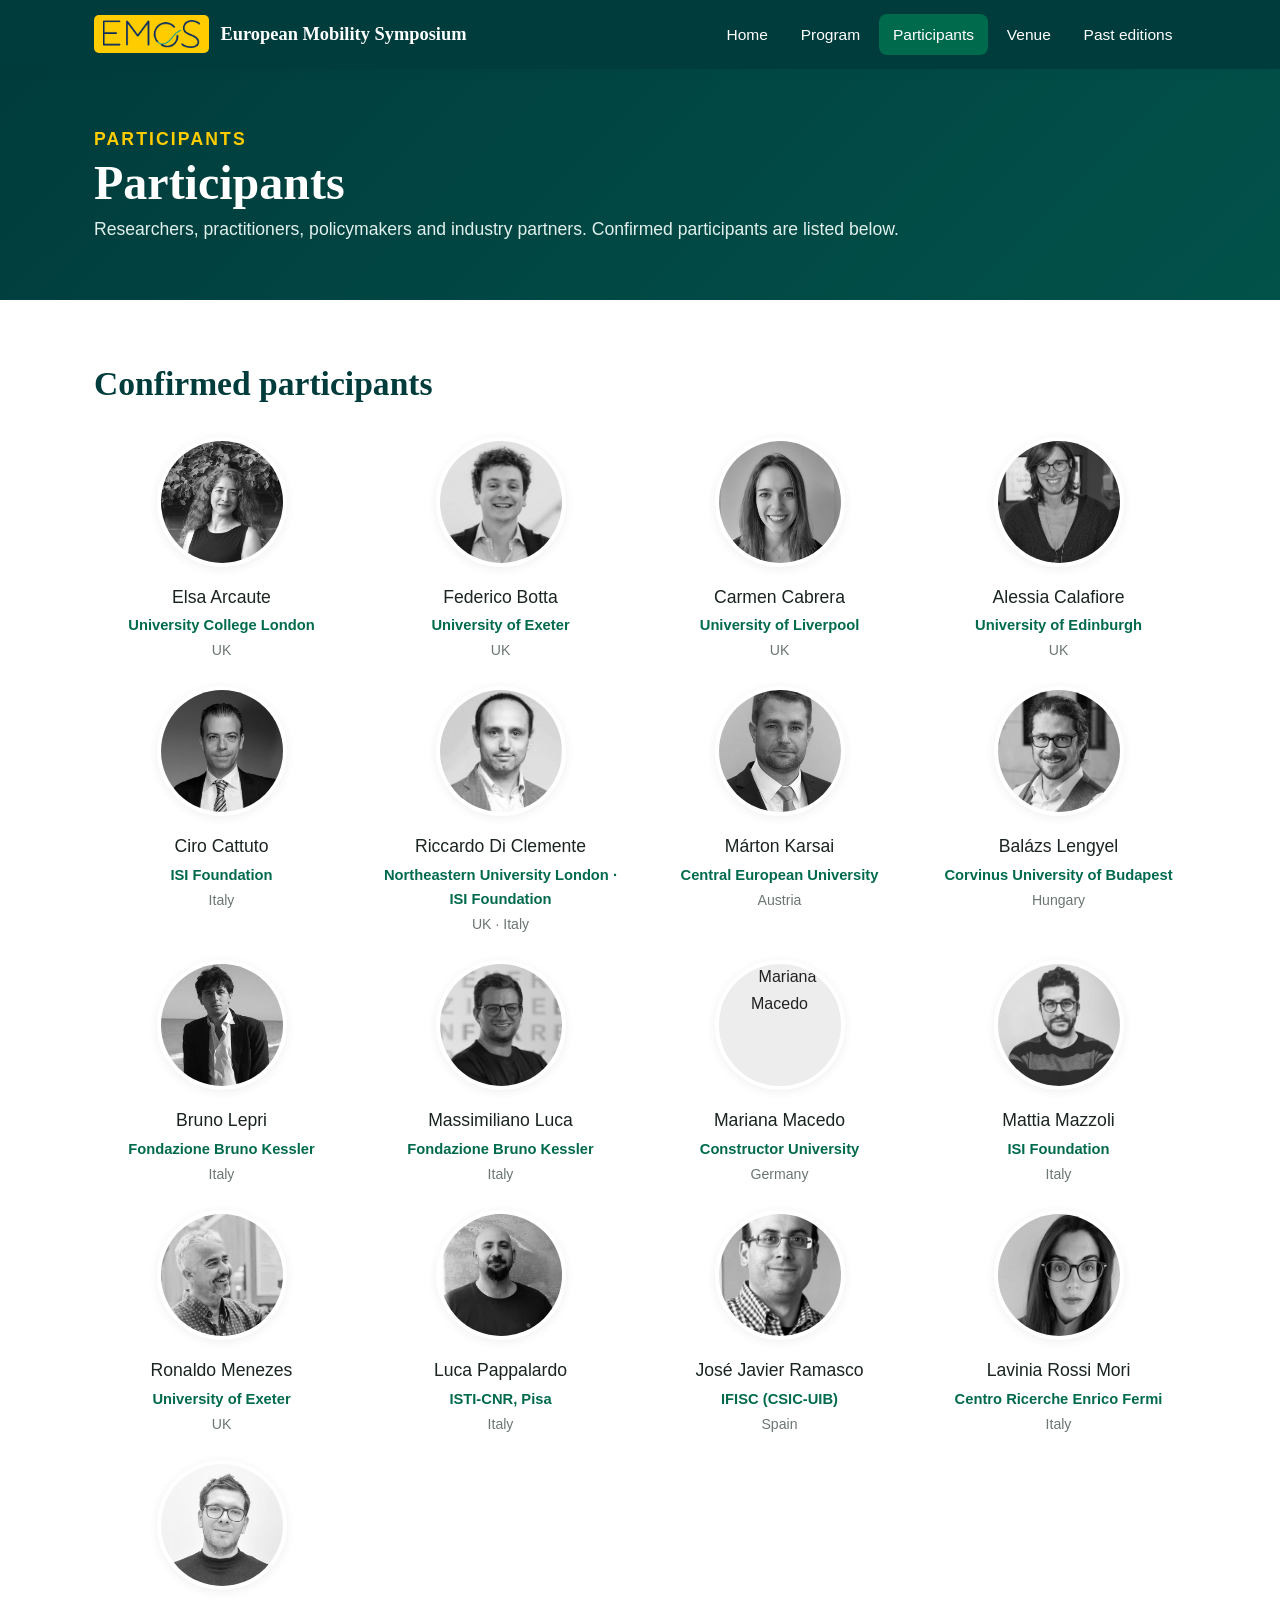
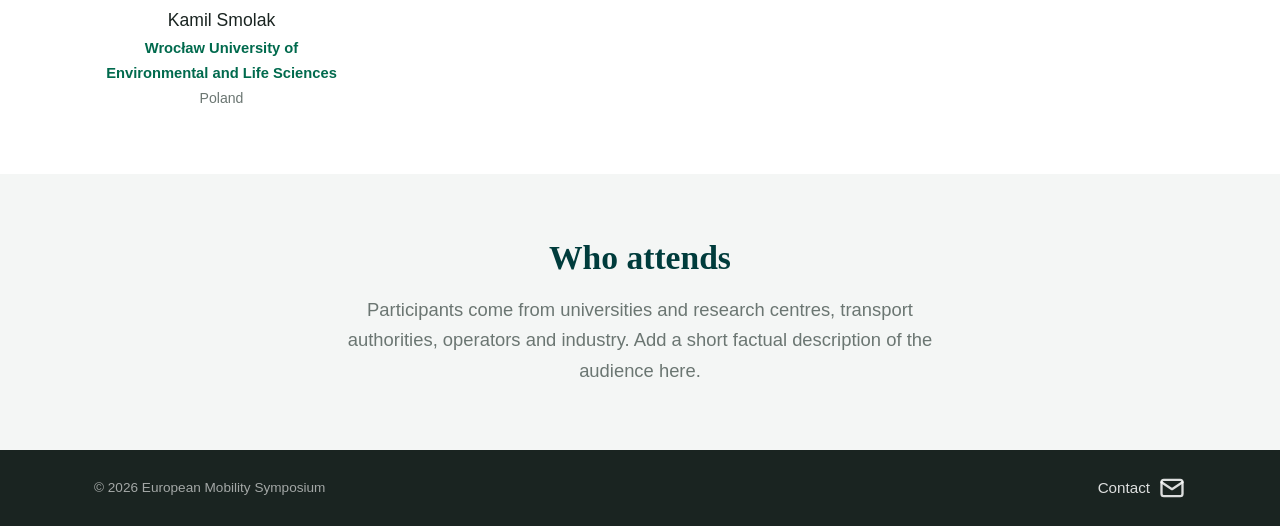
==== participants.html @ 877ebc7e "Add favicon from stylised EMoS mark (SVG + PNG fallbacks)" ====
<!DOCTYPE html>
<html lang="en">
<head>
  <meta charset="UTF-8" />
  <meta name="viewport" content="width=device-width, initial-scale=1.0" />
  <title>Participants &middot; European Mobility Symposium</title>
  <meta name="description" content="Participants joining the European Mobility Symposium." />
  <link rel="icon" type="image/svg+xml" href="favicon.svg" />
  <link rel="icon" type="image/png" sizes="32x32" href="favicon-32x32.png" />
  <link rel="icon" type="image/png" sizes="16x16" href="favicon-16x16.png" />
  <link rel="apple-touch-icon" href="apple-touch-icon.png" />
  <link rel="stylesheet" href="styles.css" />
</head>
<body>
  <a class="sr-only" href="#main">Skip to content</a>

  <header class="site-header">
    <nav class="nav" aria-label="Primary">
      <a class="nav__brand" href="index.html">
        <span class="nav__logo"><img src="logos/EMoSSimple.png" alt="" /></span>
        <span>European Mobility Symposium</span>
      </a>
      <button class="nav__toggle" aria-expanded="false" aria-controls="nav-links" aria-label="Toggle navigation">&#9776;</button>
      <ul class="nav__links" id="nav-links">
        <li><a href="index.html">Home</a></li>
        <li><a href="program.html">Program</a></li>
        <li><a href="participants.html" class="is-active">Participants</a></li>
        <li><a href="venue.html">Venue</a></li>
        <li><a href="past-editions.html">Past editions</a></li>
      </ul>
    </nav>
  </header>

  <main id="main">
    <section class="page-head">
      <div class="container">
        <p class="eyebrow" style="color: var(--eu-gold);">Participants</p>
        <h1>Participants</h1>
        <p>Researchers, practitioners, policymakers and industry partners. Confirmed participants are listed below.</p>
      </div>
    </section>

    <section class="section">
      <div class="container">
        <h2>Confirmed participants</h2>
        <div class="grid grid--3" style="margin-top: 2rem;">
          <article class="person">
            <img class="person__photo" src="photos/elsa.jpg" alt="Elsa Arcaute" loading="lazy" />
            <p class="person__name">Elsa Arcaute</p>
            <p class="person__role">University College London</p>
            <p class="person__org">UK</p>
          </article>
          <article class="person">
            <img class="person__photo" src="photos/federico.jpeg" alt="Federico Botta" loading="lazy" />
            <p class="person__name">Federico Botta</p>
            <p class="person__role">University of Exeter</p>
            <p class="person__org">UK</p>
          </article>
          <article class="person">
            <img class="person__photo" src="photos/Carmen.jpg" alt="Carmen Cabrera" loading="lazy" />
            <p class="person__name">Carmen Cabrera</p>
            <p class="person__role">University of Liverpool</p>
            <p class="person__org">UK</p>
          </article>
          <article class="person">
            <img class="person__photo" src="photos/Alessia.jpg" alt="Alessia Calafiore" loading="lazy" />
            <p class="person__name">Alessia Calafiore</p>
            <p class="person__role">University of Edinburgh</p>
            <p class="person__org">UK</p>
          </article>
          <article class="person">
            <img class="person__photo" src="photos/Ciro.webp" alt="Ciro Cattuto" loading="lazy" />
            <p class="person__name">Ciro Cattuto</p>
            <p class="person__role">ISI Foundation</p>
            <p class="person__org">Italy</p>
          </article>
          <article class="person">
            <img class="person__photo" src="photos/riccardo.jpeg" alt="Riccardo Di Clemente" loading="lazy" />
            <p class="person__name">Riccardo Di Clemente</p>
            <p class="person__role">Northeastern University London · ISI Foundation</p>
            <p class="person__org">UK · Italy</p>
          </article>
          <article class="person">
            <img class="person__photo" src="photos/Marton.jpeg" alt="Márton Karsai" loading="lazy" />
            <p class="person__name">Márton Karsai</p>
            <p class="person__role">Central European University</p>
            <p class="person__org">Austria</p>
          </article>
          <article class="person">
            <img class="person__photo" src="photos/Balazs.jpg" alt="Balázs Lengyel" loading="lazy" />
            <p class="person__name">Balázs Lengyel</p>
            <p class="person__role">Corvinus University of Budapest</p>
            <p class="person__org">Hungary</p>
          </article>
          <article class="person">
            <img class="person__photo" src="photos/Bruno.jpg" alt="Bruno Lepri" loading="lazy" />
            <p class="person__name">Bruno Lepri</p>
            <p class="person__role">Fondazione Bruno Kessler</p>
            <p class="person__org">Italy</p>
          </article>
          <article class="person">
            <img class="person__photo" src="photos/Massimiliano.jpg" alt="Massimiliano Luca" loading="lazy" />
            <p class="person__name">Massimiliano Luca</p>
            <p class="person__role">Fondazione Bruno Kessler</p>
            <p class="person__org">Italy</p>
          </article>
          <article class="person">
            <img class="person__photo" src="photos/mariana.jpg" alt="Mariana Macedo" loading="lazy" />
            <p class="person__name">Mariana Macedo</p>
            <p class="person__role">Constructor University</p>
            <p class="person__org">Germany</p>
          </article>
          <article class="person">
            <img class="person__photo" src="photos/Mattia.jpg" alt="Mattia Mazzoli" loading="lazy" />
            <p class="person__name">Mattia Mazzoli</p>
            <p class="person__role">ISI Foundation</p>
            <p class="person__org">Italy</p>
          </article>
          <article class="person">
            <img class="person__photo" src="photos/ronaldo.jpeg" alt="Ronaldo Menezes" loading="lazy" />
            <p class="person__name">Ronaldo Menezes</p>
            <p class="person__role">University of Exeter</p>
            <p class="person__org">UK</p>
          </article>
          <article class="person">
            <img class="person__photo" src="photos/luca.jpeg" alt="Luca Pappalardo" loading="lazy" />
            <p class="person__name">Luca Pappalardo</p>
            <p class="person__role">ISTI-CNR, Pisa</p>
            <p class="person__org">Italy</p>
          </article>
          <article class="person">
            <img class="person__photo" src="photos/Ramasco.png" alt="José Javier Ramasco" loading="lazy" />
            <p class="person__name">José Javier Ramasco</p>
            <p class="person__role">IFISC (CSIC-UIB)</p>
            <p class="person__org">Spain</p>
          </article>
          <article class="person">
            <img class="person__photo" src="photos/LaviniaRossiMori.jpg" alt="Lavinia Rossi Mori" loading="lazy" />
            <p class="person__name">Lavinia Rossi Mori</p>
            <p class="person__role">Centro Ricerche Enrico Fermi</p>
            <p class="person__org">Italy</p>
          </article>
          <article class="person">
            <img class="person__photo" src="photos/Kamil.jpg" alt="Kamil Smolak" loading="lazy" />
            <p class="person__name">Kamil Smolak</p>
            <p class="person__role">Wrocław University of Environmental and Life Sciences</p>
            <p class="person__org">Poland</p>
          </article>
        </div>
      </div>
    </section>

    <section class="section section--tint">
      <div class="container text-center">
        <h2>Who attends</h2>
        <p class="lead" style="margin: 0 auto;">Participants come from universities and research centres, transport authorities, operators and industry. Add a short factual description of the audience here.</p>
      </div>
    </section>
  </main>

  <footer class="site-footer">
    <div class="container footer-row">
      <p class="footer-copy">&copy; 2026 European Mobility Symposium</p>
      <a href="#" class="footer-email" onclick="return emailUs(event)" aria-label="Email the symposium team">
        <span>Contact</span>
        <svg width="28" height="28" viewBox="0 0 24 24" fill="none" stroke="currentColor" stroke-width="2" stroke-linecap="round" stroke-linejoin="round" aria-hidden="true">
          <rect x="3" y="5" width="18" height="14" rx="2"></rect>
          <path d="m3 7 9 6 9-6"></path>
        </svg>
      </a>
    </div>
  </footer>

  <script>
    function emailUs(e) {
      if (e) e.preventDefault();
      var user = 'ems';
      var domain = 'biocomplexlab.org';
      window.location.href = 'mailto:' + user + String.fromCharCode(64) + domain;
      return false;
    }
    (function () {
      var toggle = document.querySelector('.nav__toggle');
      var links = document.getElementById('nav-links');
      if (toggle && links) {
        toggle.addEventListener('click', function () {
          var open = links.classList.toggle('is-open');
          toggle.setAttribute('aria-expanded', open ? 'true' : 'false');
        });
      }
    })();
  </script>
</body>
</html>
---- styles.css ----
/* ==========================================================================
   European Mobility Symposium — unified stylesheet
   Palette: University of Exeter green + European Union blue & gold
   ========================================================================== */

:root {
  /* Brand core */
  --green-deep:      #003C3C;  /* Exeter deep green — primary */
  --green-highlight: #006A4D;  /* highlight green — links, accents */

  /* European accents */
  --eu-blue:         #003399;  /* EU reflex blue */
  --eu-blue-bright:  #3266ad;  /* brighter blue for lighter contexts */
  --eu-gold:         #FFCC00;  /* euro gold — primary CTA */
  --eu-gold-dark:    #B38F00;  /* gold for text on light backgrounds */

  /* Neutrals */
  --mist:            #F4F6F5;
  --slate:           #6B7672;
  --ink:             #1A2421;
  --white:           #FFFFFF;
  --green-tint:      #E1F0EC;  /* pale green surface */

  /* Typography */
  --font-sans: "Segoe UI", Roboto, Helvetica, Arial, sans-serif;
  --font-serif: Georgia, "Times New Roman", serif;

  /* Layout */
  --maxw: 1140px;
  --radius: 8px;
  --radius-lg: 14px;
  --shadow: 0 2px 10px rgba(0, 60, 60, 0.08);
  --shadow-lg: 0 8px 30px rgba(0, 60, 60, 0.12);
  --transition: 0.2s ease;
}

/* --------------------------------------------------------------------------
   Base
   -------------------------------------------------------------------------- */
*,
*::before,
*::after { box-sizing: border-box; }

html { scroll-behavior: smooth; }

body {
  margin: 0;
  font-family: var(--font-sans);
  color: var(--ink);
  background: var(--white);
  line-height: 1.65;
  -webkit-font-smoothing: antialiased;
}

h1, h2, h3, h4 {
  font-family: var(--font-serif);
  line-height: 1.2;
  color: var(--green-deep);
  margin: 0 0 0.5em;
  font-weight: 600;
}

h1 { font-size: clamp(2rem, 4vw, 3rem); }
h2 { font-size: clamp(1.5rem, 3vw, 2.1rem); }
h3 { font-size: 1.25rem; }

p { margin: 0 0 1rem; }

a {
  color: var(--green-highlight);
  text-decoration: none;
  transition: color var(--transition);
}
a:hover { color: var(--green-deep); text-decoration: underline; }

img { max-width: 100%; display: block; }

.container {
  width: 100%;
  max-width: var(--maxw);
  margin: 0 auto;
  padding: 0 1.5rem;
}

.section { padding: 4rem 0; }
.section--tint { background: var(--mist); }
.section--green {
  background: var(--green-deep);
  color: var(--white);
}
.section--green h2,
.section--green h3 { color: var(--white); }

.text-center { text-align: center; }
.lead { font-size: 1.15rem; color: var(--slate); max-width: 60ch; }
.section--green .lead { color: var(--green-tint); }

.eyebrow {
  display: inline-block;
  text-transform: uppercase;
  letter-spacing: 0.12em;
  font-size: 0.8rem;
  font-weight: 700;
  color: var(--green-highlight);
  margin-bottom: 0.5rem;
}
.section--green .eyebrow { color: var(--eu-gold); }

/* --------------------------------------------------------------------------
   Buttons
   -------------------------------------------------------------------------- */
.btn {
  display: inline-block;
  padding: 0.75rem 1.6rem;
  border-radius: var(--radius);
  font-weight: 600;
  font-size: 1rem;
  border: 2px solid transparent;
  cursor: pointer;
  transition: all var(--transition);
  text-decoration: none;
}
.btn:hover { text-decoration: none; transform: translateY(-1px); }

.btn--primary {
  background: var(--eu-gold);
  color: var(--ink);
}
.btn--primary:hover { background: #ffd633; color: var(--ink); }

.btn--secondary {
  background: transparent;
  color: var(--white);
  border-color: var(--eu-blue-bright);
}
.btn--secondary:hover { background: rgba(50, 102, 173, 0.2); color: var(--white); }

.btn--outline {
  background: transparent;
  color: var(--green-deep);
  border-color: var(--green-deep);
}
.btn--outline:hover { background: var(--green-deep); color: var(--white); }

/* --------------------------------------------------------------------------
   Header / navigation
   -------------------------------------------------------------------------- */
.site-header {
  position: sticky;
  top: 0;
  z-index: 100;
  background: var(--green-deep);
  color: var(--white);
  box-shadow: var(--shadow);
}
.nav {
  display: flex;
  align-items: center;
  justify-content: space-between;
  padding: 0.85rem 1.5rem;
  max-width: var(--maxw);
  margin: 0 auto;
}
.nav__brand {
  display: flex;
  align-items: center;
  gap: 0.7rem;
  color: var(--white);
  font-family: var(--font-serif);
  font-weight: 600;
  font-size: 1.15rem;
  text-decoration: none;
}
.nav__brand:hover { color: var(--white); text-decoration: none; }
.nav__logo {
  background: var(--eu-gold);
  border-radius: 5px;
  padding: 5px 9px;
  display: inline-flex;
  align-items: center;
  flex-shrink: 0;
}
.nav__logo img { height: 28px; width: auto; display: block; }
.nav__links {
  display: flex;
  align-items: center;
  gap: 0.35rem;
  list-style: none;
  margin: 0;
  padding: 0;
}
.nav__links a {
  display: block;
  color: var(--white);
  padding: 0.5rem 0.85rem;
  border-radius: var(--radius);
  font-size: 0.97rem;
  font-weight: 500;
  transition: background var(--transition);
}
.nav__links a:hover {
  background: rgba(255, 255, 255, 0.12);
  text-decoration: none;
  color: var(--white);
}
.nav__links a.is-active {
  background: var(--green-highlight);
  color: var(--white);
}
.nav__toggle {
  display: none;
  background: transparent;
  border: 0;
  color: var(--white);
  font-size: 1.6rem;
  cursor: pointer;
  line-height: 1;
}

@media (max-width: 820px) {
  .nav__toggle { display: block; }
  .nav__links {
    position: absolute;
    top: 100%;
    left: 0;
    right: 0;
    flex-direction: column;
    align-items: stretch;
    gap: 0;
    background: var(--green-deep);
    padding: 0.5rem 1rem 1rem;
    box-shadow: var(--shadow-lg);
    max-height: 0;
    overflow: hidden;
    transition: max-height var(--transition);
  }
  .nav__links.is-open { max-height: 24rem; }
  .nav__links a { padding: 0.75rem 0.85rem; }
}

/* --------------------------------------------------------------------------
   Hero
   -------------------------------------------------------------------------- */
.hero {
  background: linear-gradient(135deg, var(--green-deep) 0%, #02524a 100%);
  color: var(--white);
  padding: 5rem 0;
  position: relative;
  overflow: hidden;
}
.hero::after {
  content: "";
  position: absolute;
  right: -120px;
  top: -120px;
  width: 360px;
  height: 360px;
  border-radius: 50%;
  background: radial-gradient(circle, rgba(255,204,0,0.18), transparent 70%);
  z-index: 1;
  pointer-events: none;
}
.hero__content { position: relative; z-index: 2; }
.hero__anim {
  position: absolute;
  top: 0;
  right: 0;
  bottom: 0;
  width: 60%;
  z-index: 0;
  pointer-events: none;
  -webkit-mask-image: linear-gradient(to right, transparent 0%, #000 40%);
  mask-image: linear-gradient(to right, transparent 0%, #000 40%);
}
.hero__anim svg { width: 100%; height: 100%; display: block; }
@media (max-width: 900px) {
  .hero__anim { width: 100%; opacity: 0.3;
    -webkit-mask-image: none; mask-image: none; }
}
.hero h1 { color: var(--white); max-width: 18ch; }
.about-logo { display: block; width: 340px; max-width: 100%; height: auto; margin: 0 auto 1.5rem; }
.hero__lead { font-size: 1.25rem; color: var(--green-tint); max-width: 55ch; }
.hero__meta {
  display: flex;
  flex-wrap: wrap;
  gap: 1.5rem;
  margin: 1.5rem 0 2rem;
}
.hero__meta-item {
  display: flex;
  align-items: center;
  gap: 0.5rem;
  font-weight: 500;
}
.hero__meta-item span { color: var(--eu-gold); font-weight: 700; }
.hero__actions { display: flex; flex-wrap: wrap; gap: 1rem; }

/* --------------------------------------------------------------------------
   Page header (interior pages)
   -------------------------------------------------------------------------- */
.page-head {
  background: linear-gradient(135deg, var(--green-deep) 0%, #02524a 100%);
  color: var(--white);
  padding: 3.5rem 0;
}
.page-head h1 { color: var(--white); margin-bottom: 0.25rem; }
.page-head p { color: var(--green-tint); font-size: 1.1rem; margin: 0; }

/* --------------------------------------------------------------------------
   Cards & grids
   -------------------------------------------------------------------------- */
.grid {
  display: grid;
  gap: 1.5rem;
}
.grid--2 { grid-template-columns: repeat(auto-fit, minmax(280px, 1fr)); }
.grid--3 { grid-template-columns: repeat(auto-fit, minmax(240px, 1fr)); }

.card {
  background: var(--white);
  border: 1px solid rgba(0, 60, 60, 0.1);
  border-radius: var(--radius-lg);
  padding: 1.75rem;
  box-shadow: var(--shadow);
  transition: transform var(--transition), box-shadow var(--transition);
}
.card:hover { transform: translateY(-3px); box-shadow: var(--shadow-lg); }
.card__icon {
  width: 48px;
  height: 48px;
  border-radius: 50%;
  background: var(--green-tint);
  color: var(--green-deep);
  display: grid;
  place-items: center;
  font-size: 1.4rem;
  font-weight: 700;
  margin-bottom: 1rem;
}
.card__icon-img {
  display: block;
  width: 38px;
  height: 38px;
  object-fit: contain;
  margin: 0 0 1rem;
}
.card h3 { margin-bottom: 0.4rem; }
.card p:last-child { margin-bottom: 0; }

/* --------------------------------------------------------------------------
   Program / schedule
   -------------------------------------------------------------------------- */
.schedule { border-left: 3px solid var(--green-tint); margin-left: 0.5rem; }
.schedule__item {
  position: relative;
  padding: 0 0 2rem 2rem;
}
.schedule__item::before {
  content: "";
  position: absolute;
  left: -9px;
  top: 4px;
  width: 15px;
  height: 15px;
  border-radius: 50%;
  background: var(--eu-gold);
  border: 3px solid var(--white);
  box-shadow: 0 0 0 1px var(--green-highlight);
}
.schedule__time {
  font-weight: 700;
  color: var(--green-highlight);
  font-size: 0.95rem;
}
.schedule__title { margin: 0.15rem 0 0.25rem; font-size: 1.15rem; }
.schedule__meta { color: var(--slate); font-size: 0.9rem; margin: 0; }

.schedule__item--break .schedule__title {
  display: inline-block;
  background: #FFF3CC;
  color: #7A5C00;
  font-family: var(--font-sans);
  font-size: 0.95rem;
  font-weight: 600;
  padding: 0.35rem 0.9rem;
  border-radius: 999px;
}
.schedule__item--break::before { background: #E0A800; }

.day-tabs {
  display: flex;
  flex-wrap: wrap;
  gap: 0.5rem;
  margin-bottom: 2rem;
}
.day-tab {
  padding: 0.6rem 1.2rem;
  border-radius: var(--radius);
  background: var(--mist);
  color: var(--green-deep);
  font-weight: 600;
  border: 1px solid transparent;
  cursor: pointer;
}
.day-tab.is-active {
  background: var(--green-deep);
  color: var(--white);
}

/* --------------------------------------------------------------------------
   Speakers / attendees
   -------------------------------------------------------------------------- */
.person {
  text-align: center;
}
.person__photo {
  width: 130px;
  height: 130px;
  border-radius: 50%;
  margin: 0 auto 1rem;
  object-fit: cover;
  background: var(--green-tint);
  border: 4px solid var(--white);
  box-shadow: var(--shadow);
  filter: grayscale(100%);
  transition: filter 0.3s ease;
}
.person:hover .person__photo { filter: grayscale(0%); }
.person__name { margin: 0; font-size: 1.1rem; }
.person__role { color: var(--green-highlight); font-weight: 600; font-size: 0.92rem; margin: 0.1rem 0; }
.person__org { color: var(--slate); font-size: 0.88rem; margin: 0; }

/* --------------------------------------------------------------------------
   Stats
   -------------------------------------------------------------------------- */
.stats {
  display: grid;
  grid-template-columns: repeat(auto-fit, minmax(160px, 1fr));
  gap: 1.5rem;
  text-align: center;
}
.stat__num {
  font-family: var(--font-serif);
  font-size: 2.6rem;
  font-weight: 700;
  color: var(--eu-gold);
  line-height: 1;
}
.section:not(.section--green) .stat__num { color: var(--green-highlight); }
.stat__label { color: inherit; font-size: 0.95rem; margin: 0.35rem 0 0; opacity: 0.9; }

/* --------------------------------------------------------------------------
   Venue
   -------------------------------------------------------------------------- */
.split {
  display: grid;
  grid-template-columns: 1fr 1fr;
  gap: 2.5rem;
  align-items: center;
}
@media (max-width: 820px) { .split { grid-template-columns: 1fr; } }

.info-list { list-style: none; padding: 0; margin: 0; }
.info-list li {
  padding: 0.75rem 0;
  border-bottom: 1px solid rgba(0, 60, 60, 0.1);
  display: flex;
  gap: 0.75rem;
}
.info-list li:last-child { border-bottom: 0; }
.info-list strong { color: var(--green-deep); min-width: 120px; display: inline-block; }

.map-embed {
  width: 100%;
  aspect-ratio: 4 / 3;
  border: 0;
  border-radius: var(--radius-lg);
  box-shadow: var(--shadow);
}

/* --------------------------------------------------------------------------
   Past editions
   -------------------------------------------------------------------------- */
.edition {
  display: grid;
  grid-template-columns: 120px 1fr;
  gap: 1.5rem;
  align-items: center;
  padding: 1.5rem;
  border-radius: var(--radius-lg);
  background: var(--white);
  border: 1px solid rgba(0, 60, 60, 0.1);
  box-shadow: var(--shadow);
}
.edition__year {
  font-family: var(--font-serif);
  font-size: 2.2rem;
  font-weight: 700;
  color: var(--green-deep);
  text-align: center;
  border-right: 2px solid var(--green-tint);
  padding-right: 1rem;
}
.edition h3 { margin: 0 0 0.25rem; }
.edition p { margin: 0; color: var(--slate); }
@media (max-width: 560px) {
  .edition { grid-template-columns: 1fr; }
  .edition__year { border-right: 0; border-bottom: 2px solid var(--green-tint); padding: 0 0 0.5rem; }
}

/* --------------------------------------------------------------------------
   Institutions / logos
   -------------------------------------------------------------------------- */
.host-logo {
  max-width: 320px;
  height: auto;
  margin: 1.5rem auto 0;
}
.logo-row {
  display: flex;
  flex-wrap: wrap;
  justify-content: center;
  align-items: center;
  gap: 2.5rem;
  margin-top: 2rem;
}
.logo-placeholder {
  width: 180px;
  height: 90px;
  border: 1px dashed rgba(0, 60, 60, 0.3);
  border-radius: var(--radius);
  display: grid;
  place-items: center;
  color: var(--slate);
  font-size: 0.85rem;
  background: var(--white);
}

/* --------------------------------------------------------------------------
   Footer
   -------------------------------------------------------------------------- */
.site-footer {
  background: var(--ink);
  color: rgba(255, 255, 255, 0.8);
  padding: 1.5rem 0;
}
.site-footer a { color: rgba(255, 255, 255, 0.85); }
.site-footer a:hover { color: var(--eu-gold); text-decoration: none; }
.footer-row {
  display: flex;
  align-items: center;
  justify-content: space-between;
  flex-wrap: wrap;
  gap: 1rem;
}
.footer-email {
  display: inline-flex;
  align-items: center;
  gap: 0.5rem;
  color: rgba(255, 255, 255, 0.85);
  font-size: 0.95rem;
  cursor: pointer;
}
.footer-email:hover { color: var(--eu-gold); text-decoration: none; }
.footer-email svg { flex-shrink: 0; }
.footer-copy {
  margin: 0;
  font-size: 0.85rem;
  color: rgba(255, 255, 255, 0.6);
}

/* Accessibility */
.sr-only {
  position: absolute;
  width: 1px; height: 1px;
  padding: 0; margin: -1px;
  overflow: hidden; clip: rect(0,0,0,0);
  white-space: nowrap; border: 0;
}
:focus-visible { outline: 3px solid var(--eu-gold); outline-offset: 2px; }
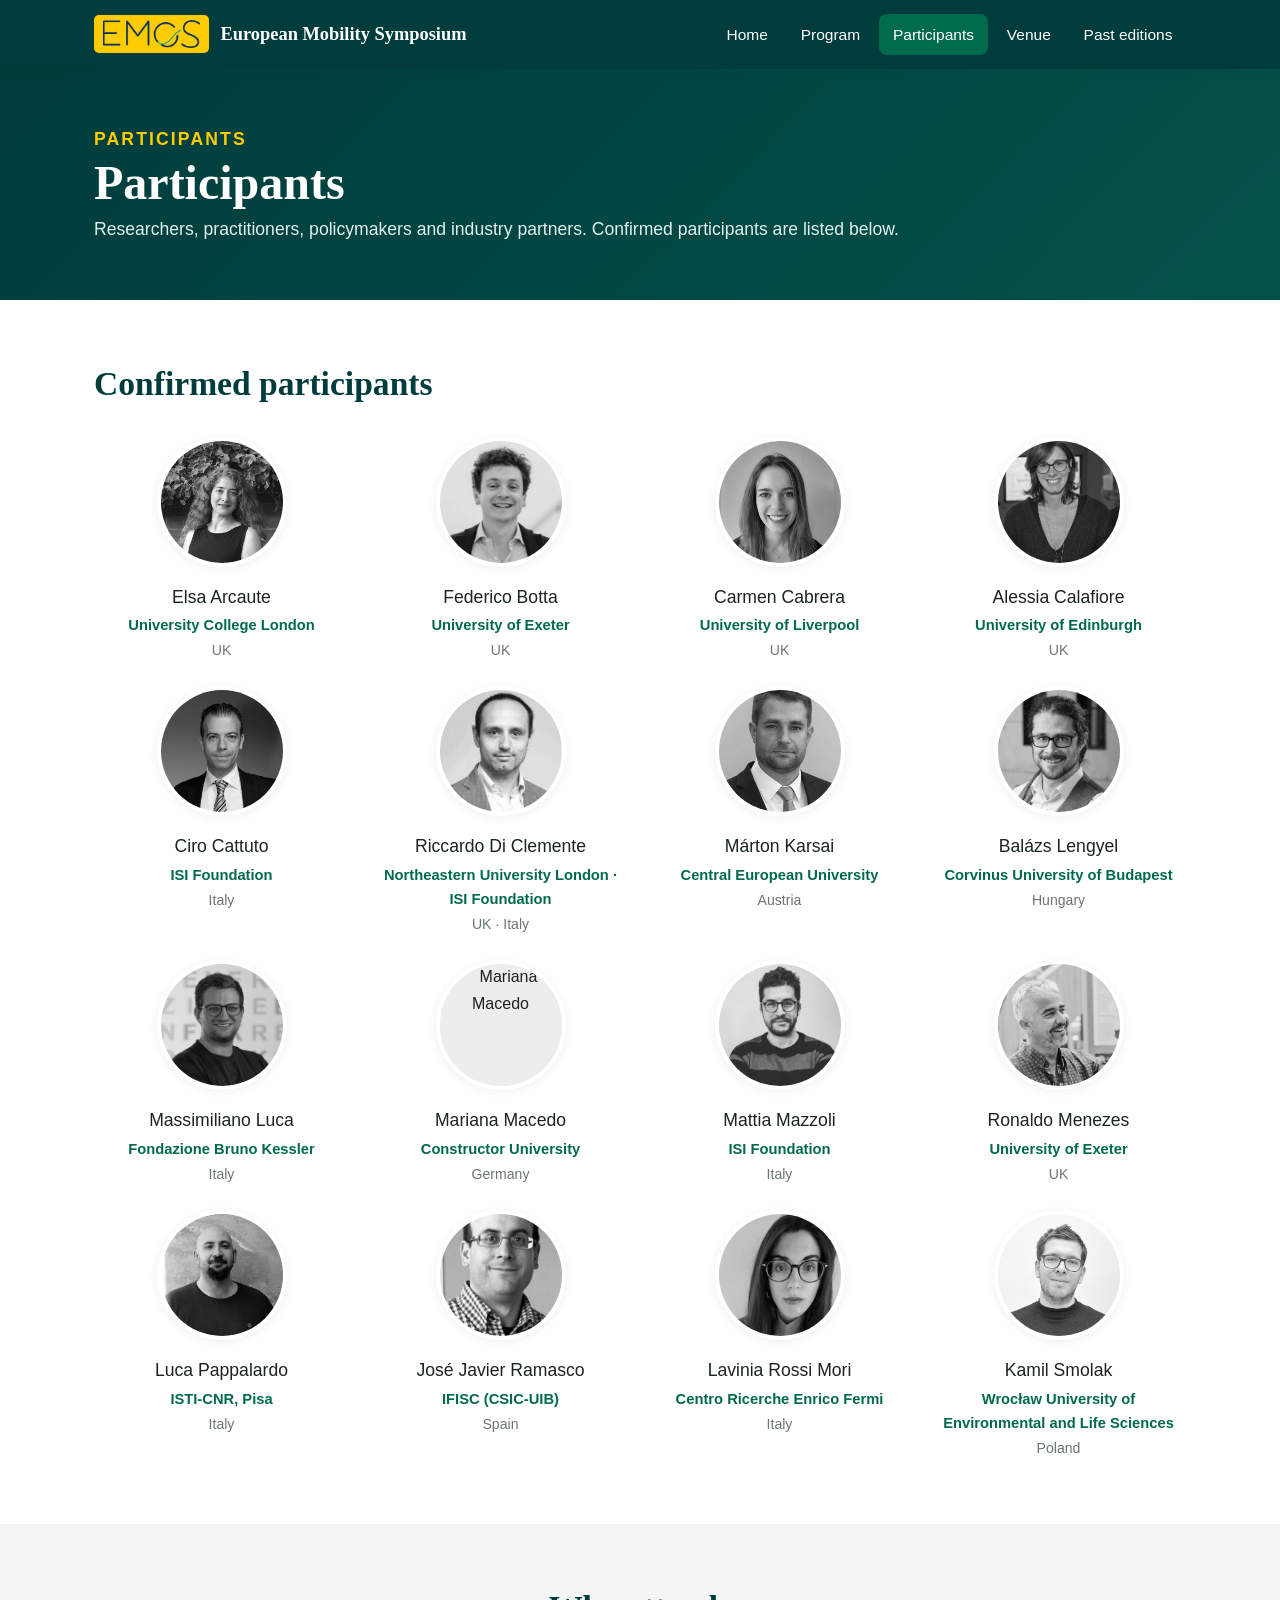
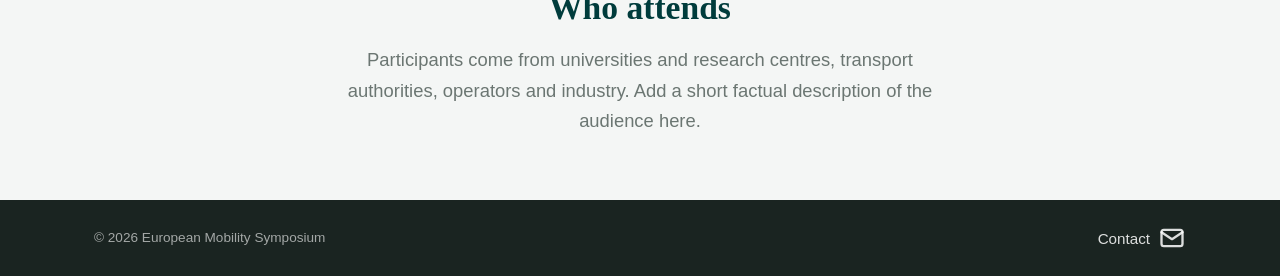
==== commit a5064a5c: "Remove participant Bruno Lepri" ====
--- a/participants.html
+++ b/participants.html
@@ -93,12 +93,6 @@
             <p class="person__org">Hungary</p>
           </article>
           <article class="person">
-            <img class="person__photo" src="photos/Bruno.jpg" alt="Bruno Lepri" loading="lazy" />
-            <p class="person__name">Bruno Lepri</p>
-            <p class="person__role">Fondazione Bruno Kessler</p>
-            <p class="person__org">Italy</p>
-          </article>
-          <article class="person">
             <img class="person__photo" src="photos/Massimiliano.jpg" alt="Massimiliano Luca" loading="lazy" />
             <p class="person__name">Massimiliano Luca</p>
             <p class="person__role">Fondazione Bruno Kessler</p>
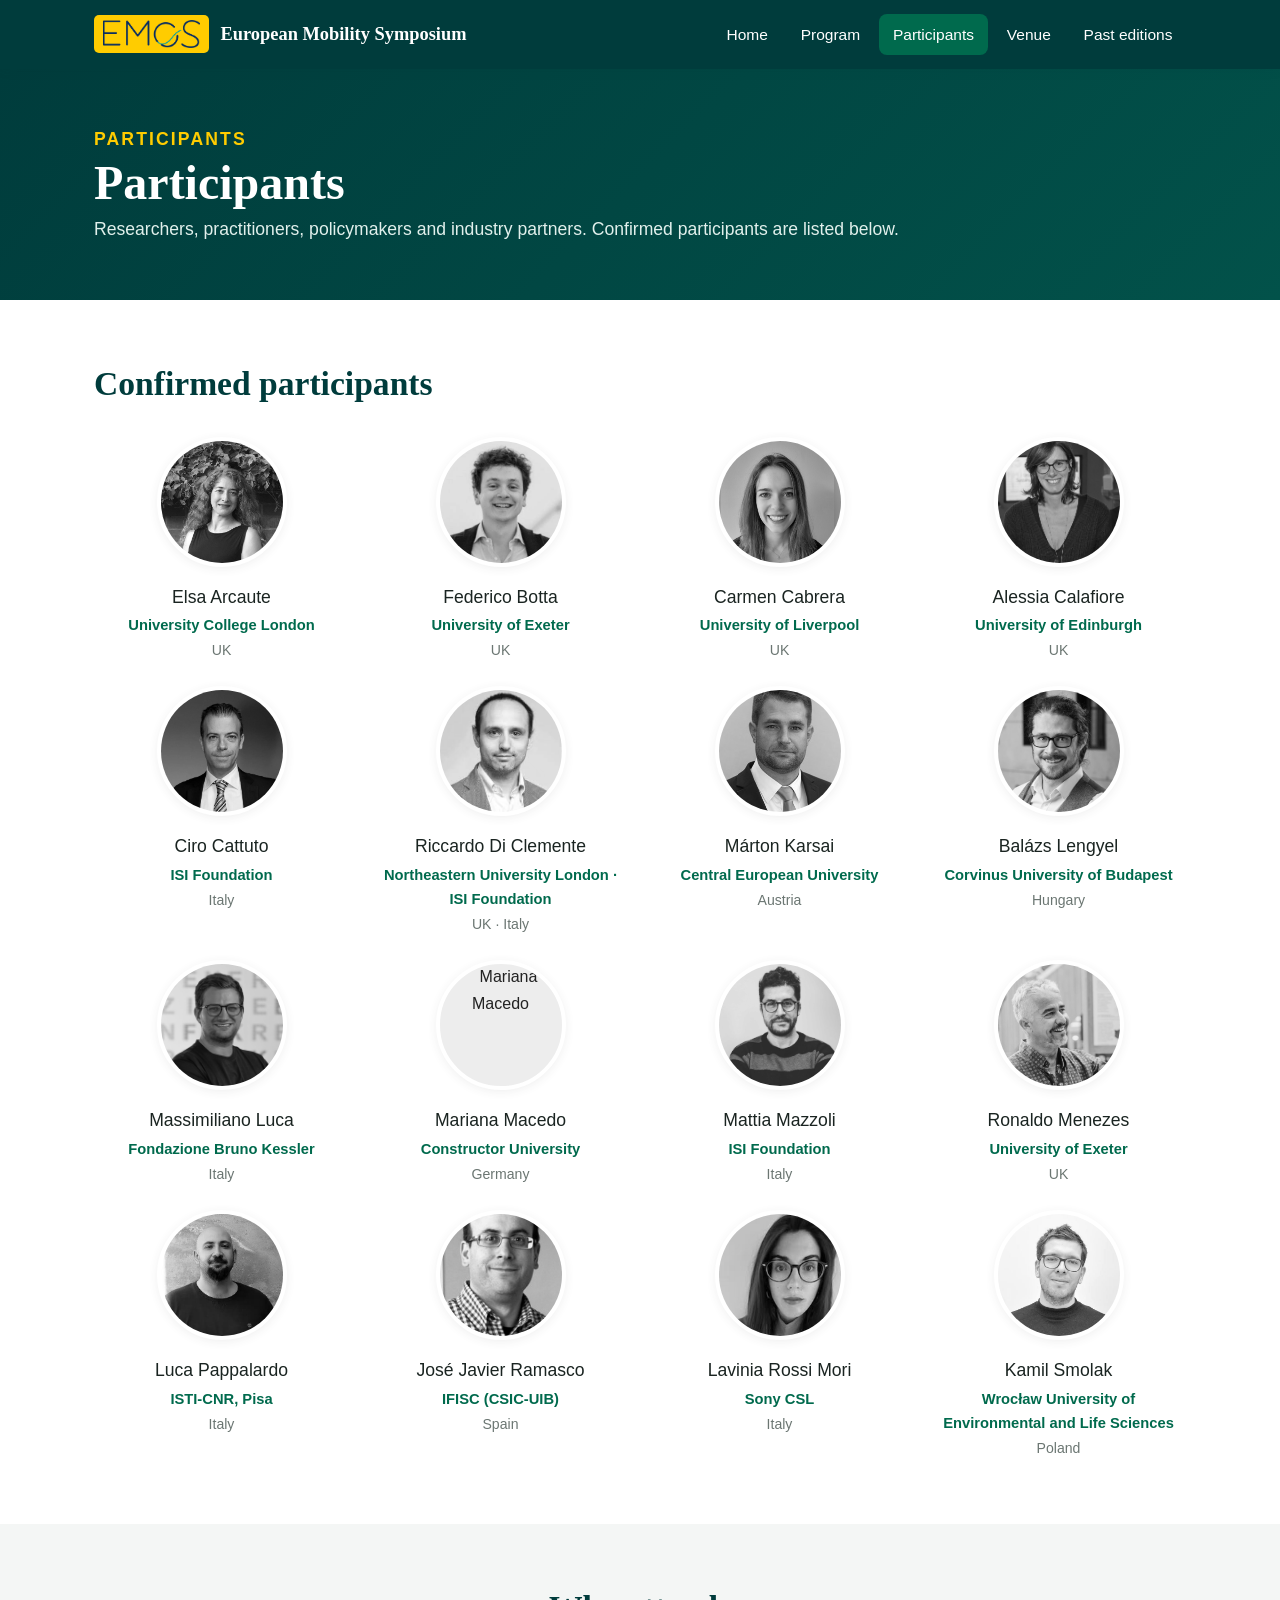
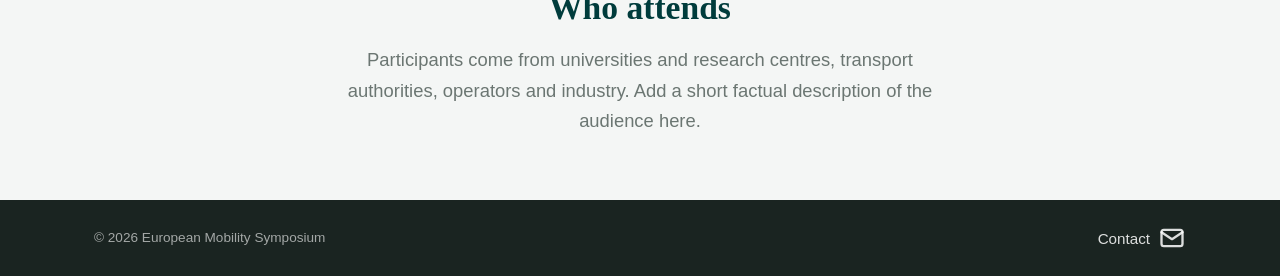
==== commit f57f2efc: "Update Lavinia Rossi Mori affiliation to Sony CSL Co-Authored-By: Claude Opus 4.8 <noreply@anthropic" ====
--- a/participants.html
+++ b/participants.html
@@ -131,7 +131,7 @@
           <article class="person">
             <img class="person__photo" src="photos/LaviniaRossiMori.jpg" alt="Lavinia Rossi Mori" loading="lazy" />
             <p class="person__name">Lavinia Rossi Mori</p>
-            <p class="person__role">Centro Ricerche Enrico Fermi</p>
+            <p class="person__role">Sony CSL</p>
             <p class="person__org">Italy</p>
           </article>
           <article class="person">
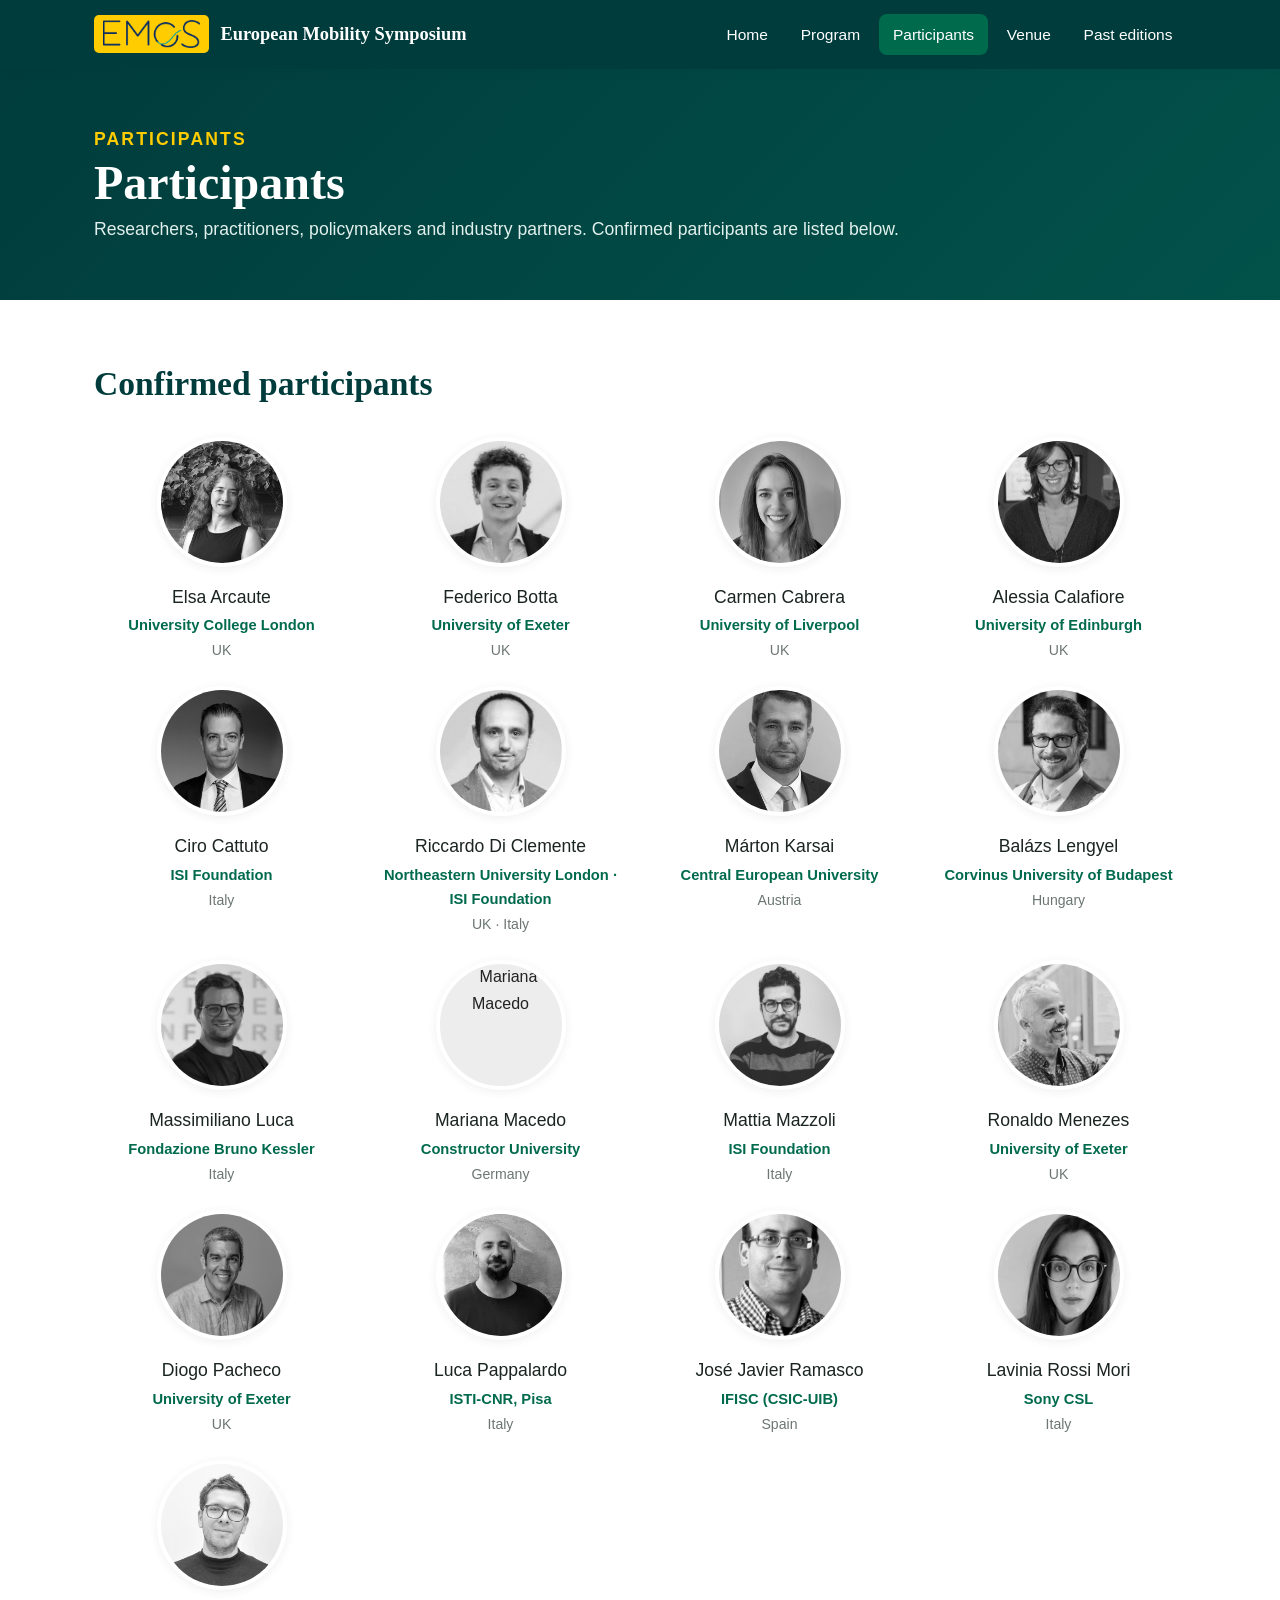
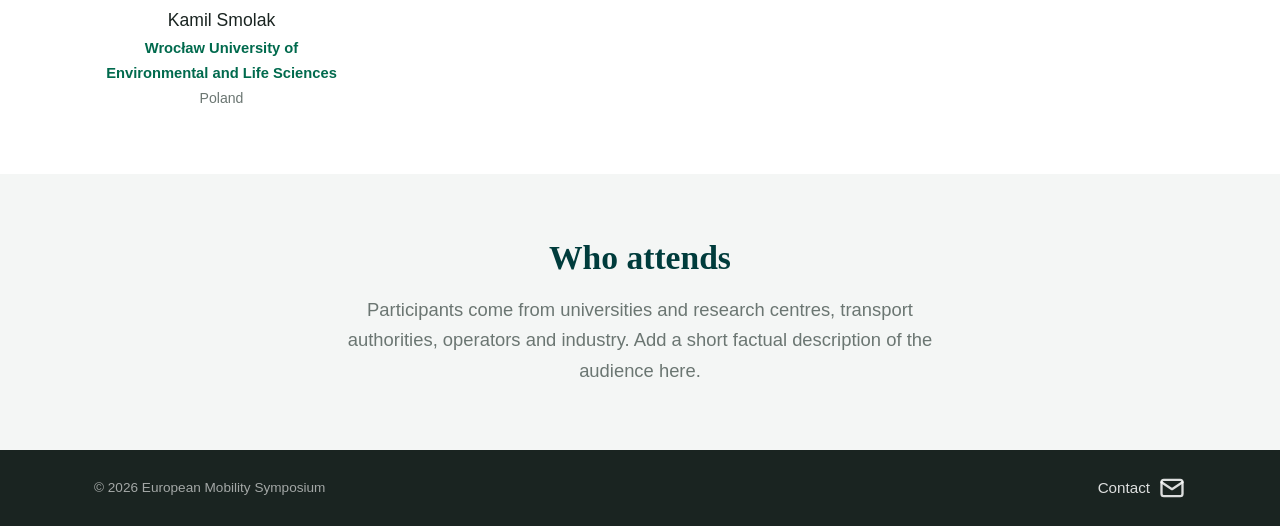
==== commit b11d65b5: "Add participant Diogo Pacheco; remove unused Bruno photo" ====
--- a/participants.html
+++ b/participants.html
@@ -117,6 +117,12 @@
             <p class="person__org">UK</p>
           </article>
           <article class="person">
+            <img class="person__photo" src="photos/Diogo.jpeg" alt="Diogo Pacheco" loading="lazy" />
+            <p class="person__name">Diogo Pacheco</p>
+            <p class="person__role">University of Exeter</p>
+            <p class="person__org">UK</p>
+          </article>
+          <article class="person">
             <img class="person__photo" src="photos/luca.jpeg" alt="Luca Pappalardo" loading="lazy" />
             <p class="person__name">Luca Pappalardo</p>
             <p class="person__role">ISTI-CNR, Pisa</p>
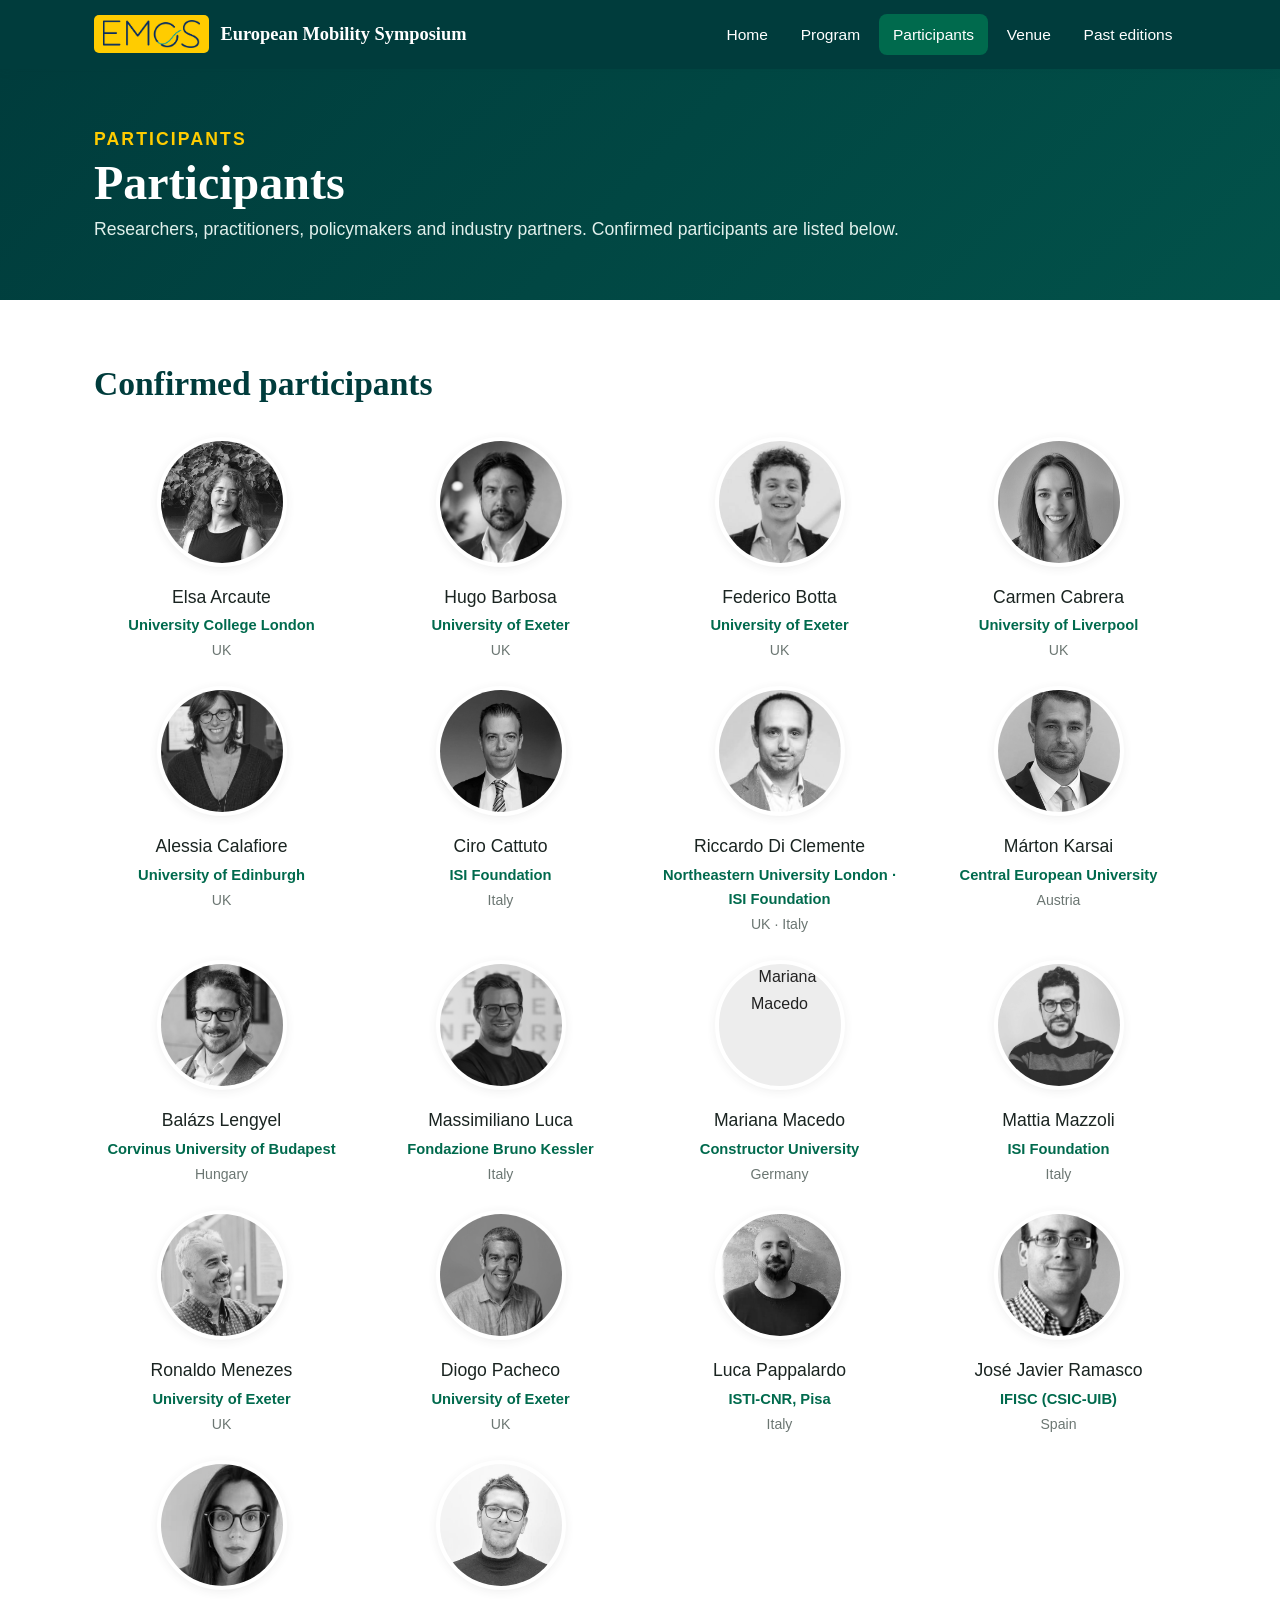
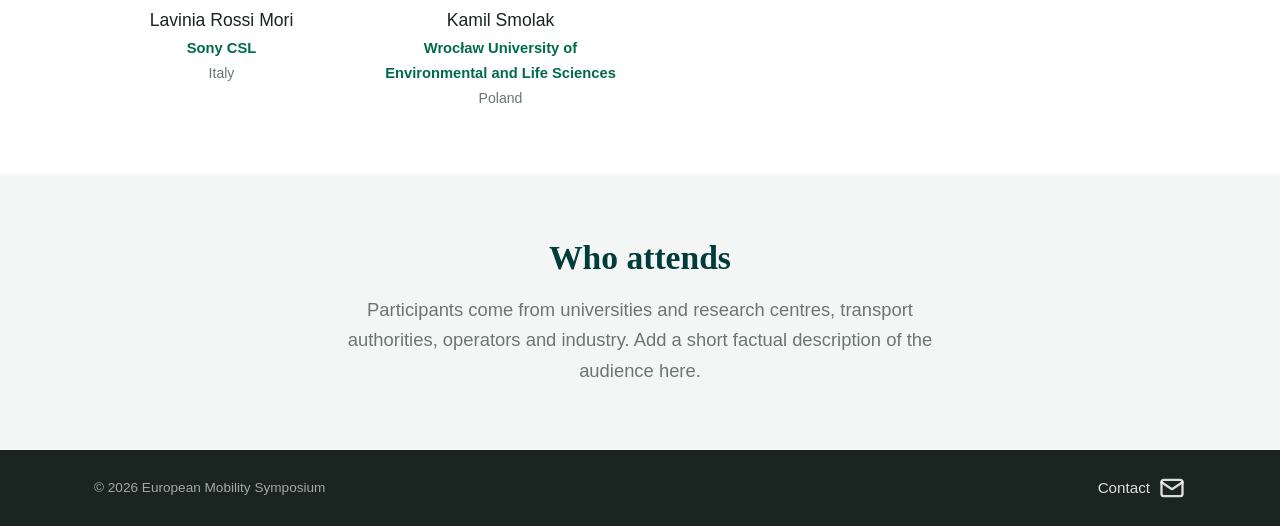
==== commit b709e0ea: "Add participant Hugo Barbosa" ====
--- a/participants.html
+++ b/participants.html
@@ -48,6 +48,12 @@
             <img class="person__photo" src="photos/elsa.jpg" alt="Elsa Arcaute" loading="lazy" />
             <p class="person__name">Elsa Arcaute</p>
             <p class="person__role">University College London</p>
+            <p class="person__org">UK</p>
+          </article>
+          <article class="person">
+            <img class="person__photo" src="photos/Hugo.jpeg" alt="Hugo Barbosa" loading="lazy" />
+            <p class="person__name">Hugo Barbosa</p>
+            <p class="person__role">University of Exeter</p>
             <p class="person__org">UK</p>
           </article>
           <article class="person">
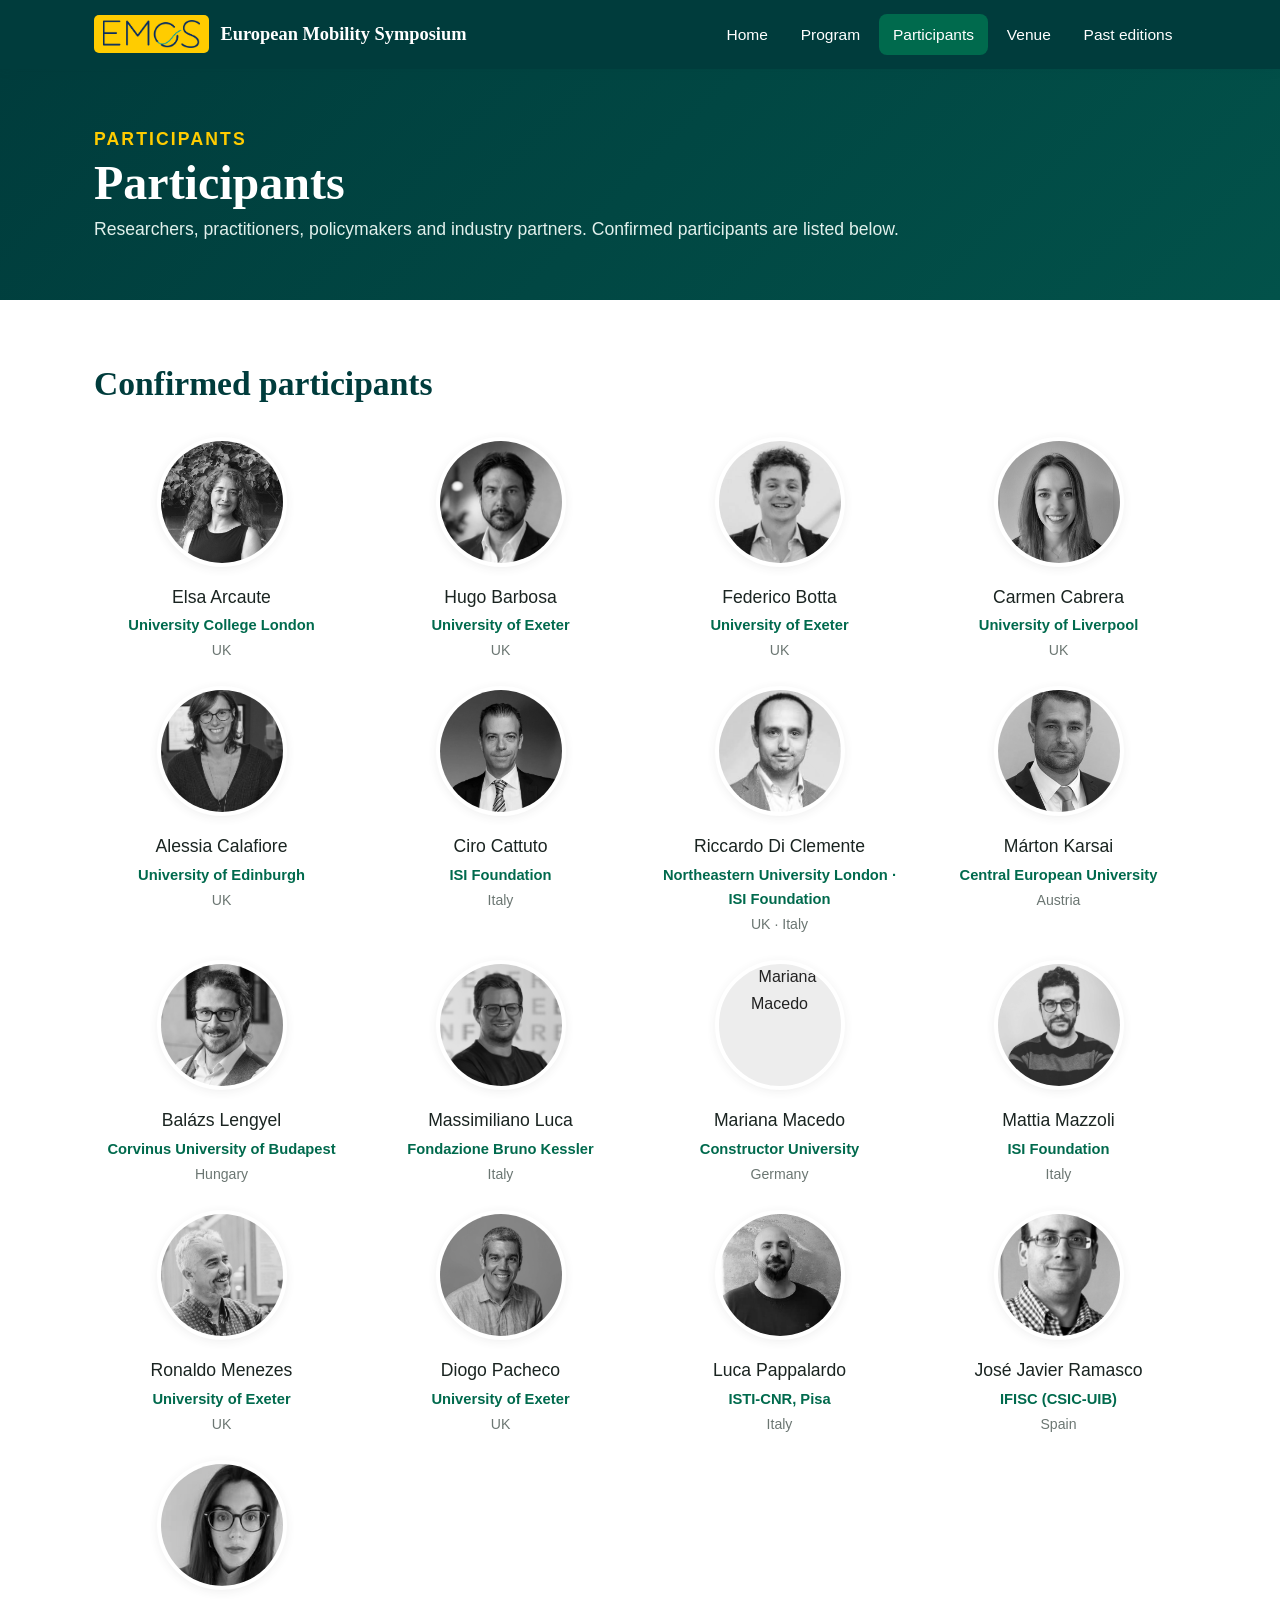
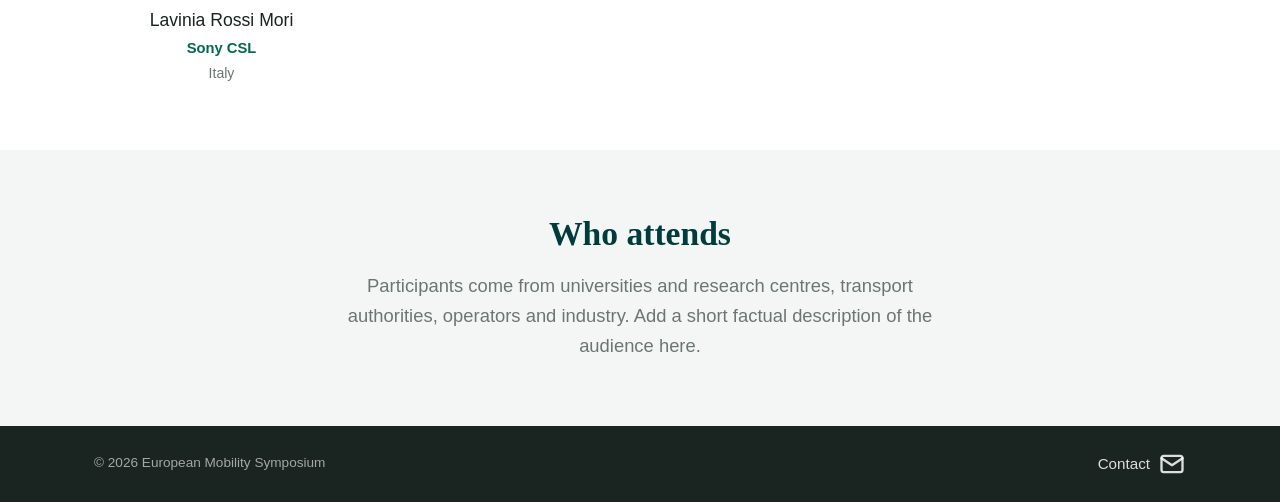
==== commit 45d26074: "Remove participant Kamil Smolak" ====
--- a/participants.html
+++ b/participants.html
@@ -146,12 +146,6 @@
             <p class="person__role">Sony CSL</p>
             <p class="person__org">Italy</p>
           </article>
-          <article class="person">
-            <img class="person__photo" src="photos/Kamil.jpg" alt="Kamil Smolak" loading="lazy" />
-            <p class="person__name">Kamil Smolak</p>
-            <p class="person__role">Wrocław University of Environmental and Life Sciences</p>
-            <p class="person__org">Poland</p>
-          </article>
         </div>
       </div>
     </section>
--- a/styles.css
+++ b/styles.css
@@ -478,6 +478,65 @@
   box-shadow: var(--shadow);
 }
 
+/* Interactive venue map (Leaflet + OpenStreetMap) */
+#venue-map {
+  width: 100%;
+  height: 480px;
+  border-radius: var(--radius-lg);
+  box-shadow: var(--shadow);
+  z-index: 0;
+}
+/* Desaturate only the map tiles; markers stay in colour */
+#venue-map .leaflet-tile-pane { filter: grayscale(1) contrast(0.92) brightness(1.04); }
+
+.map-legend {
+  display: flex;
+  flex-wrap: wrap;
+  gap: 0.75rem 1.75rem;
+  margin-top: 1.25rem;
+}
+.map-legend span { display: inline-flex; align-items: center; gap: 0.5rem; font-size: 0.92rem; color: var(--slate); }
+.map-legend i {
+  width: 18px; height: 18px; border-radius: 50%;
+  border: 2px solid #fff; box-shadow: 0 1px 3px rgba(0,0,0,0.3); flex-shrink: 0;
+}
+.sw-conf { background: var(--green-deep); border-color: var(--eu-gold) !important; }
+.sw-hotel { background: #185FA5; }
+.sw-dining { background: #D85A30; }
+.sw-todo { background: #0F8A6D; }
+
+/* Map marker glyphs */
+.mk {
+  width: 28px; height: 28px; border-radius: 50%;
+  display: grid; place-items: center;
+  border: 2px solid #fff; color: #fff;
+  box-shadow: 0 1px 4px rgba(0,0,0,0.45);
+}
+.mk svg { width: 15px; height: 15px; }
+.mk--hotel { background: #185FA5; }
+.mk--dining { background: #D85A30; }
+.mk--todo { background: #0F8A6D; }
+.mk--conf { width: 42px; height: 42px; background: var(--green-deep); border: 3px solid var(--eu-gold); color: var(--eu-gold); }
+.mk--conf svg { width: 22px; height: 22px; }
+
+/* Place lists */
+.place-list {
+  list-style: none; padding: 0; margin: 1.5rem 0 0;
+  display: grid; grid-template-columns: repeat(auto-fill, minmax(240px, 1fr)); gap: 1rem;
+}
+.place-list li {
+  padding: 1rem 1.2rem; background: var(--white);
+  border: 1px solid rgba(0, 60, 60, 0.1); border-radius: var(--radius); box-shadow: var(--shadow);
+}
+.place-list strong { display: block; color: var(--green-deep); margin-bottom: 0.15rem; }
+.place-list span { font-size: 0.9rem; color: var(--slate); }
+.place-group + .place-group { margin-top: 2.5rem; }
+.place-group h3 { display: flex; align-items: center; gap: 0.6rem; }
+.place-group h3 i {
+  width: 16px; height: 16px; border-radius: 50%;
+  border: 2px solid #fff; box-shadow: 0 1px 3px rgba(0,0,0,0.3);
+}
+
 /* --------------------------------------------------------------------------
    Past editions
    -------------------------------------------------------------------------- */
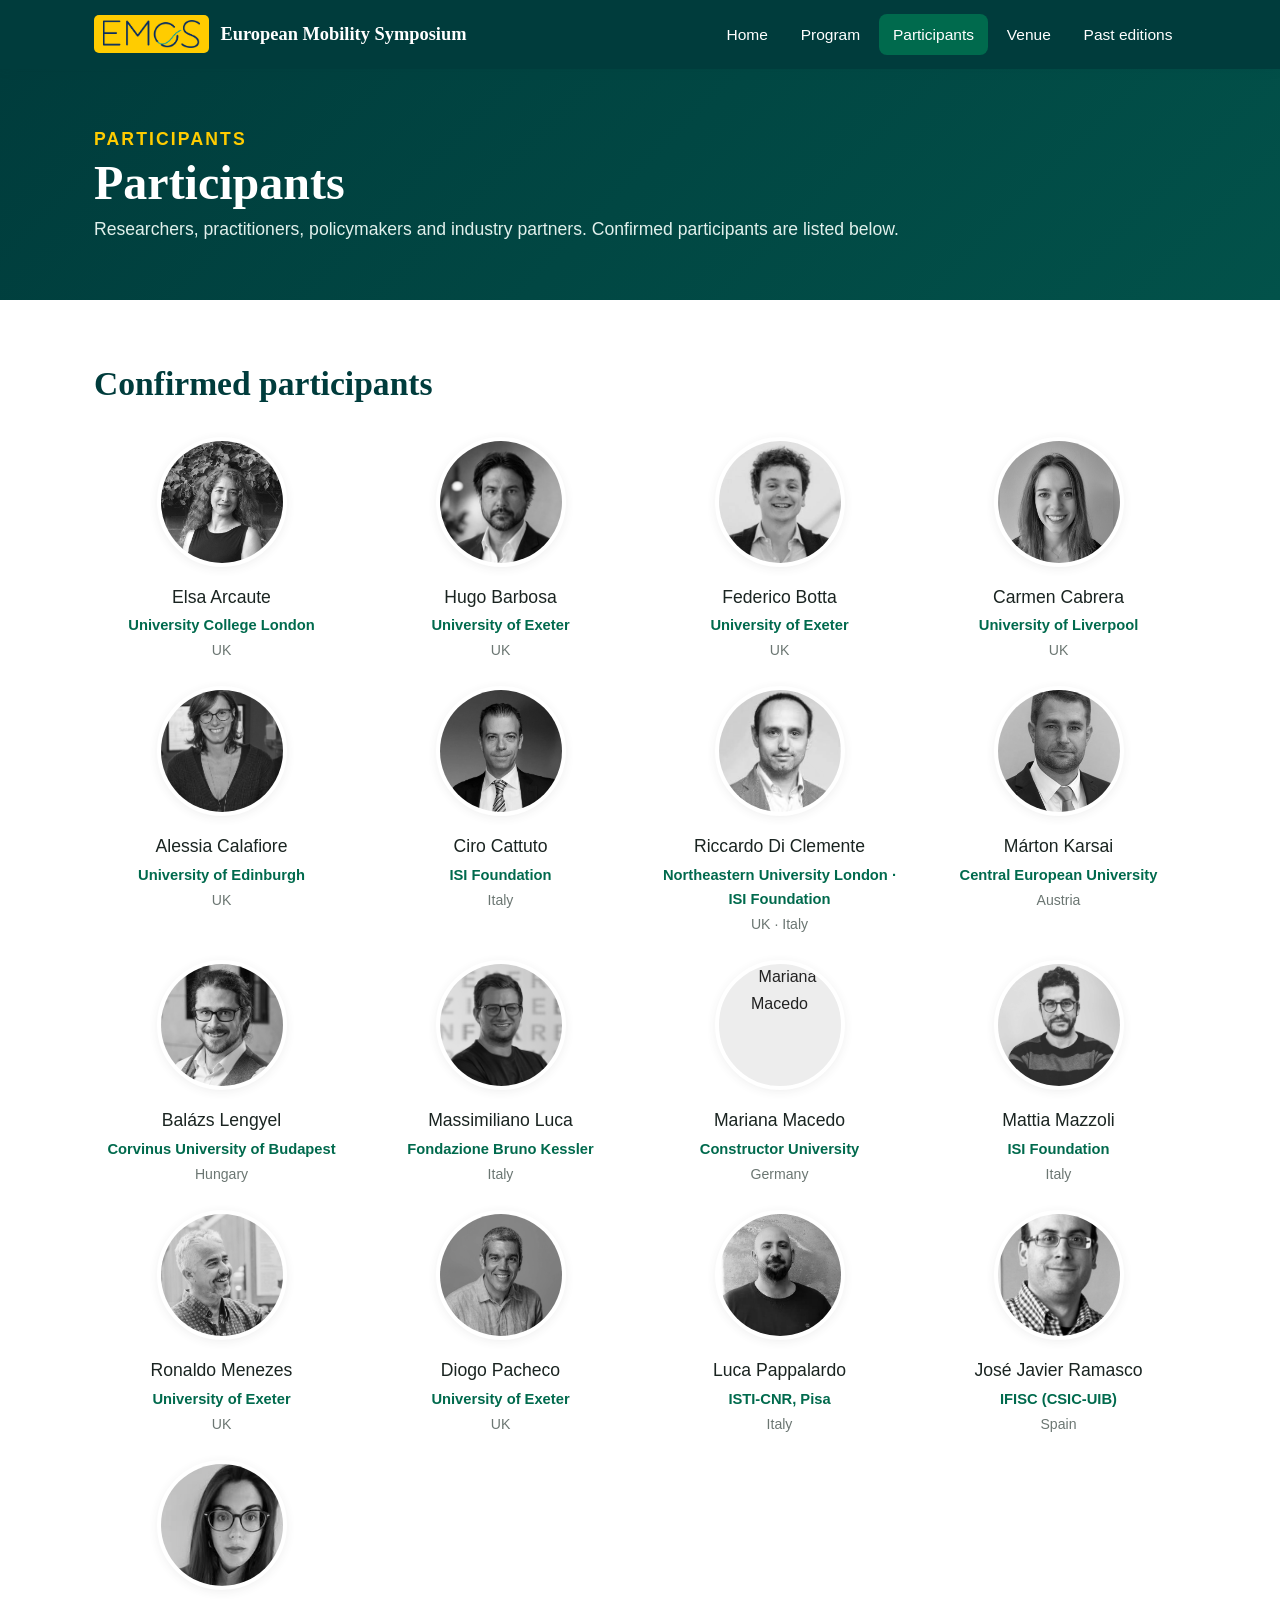
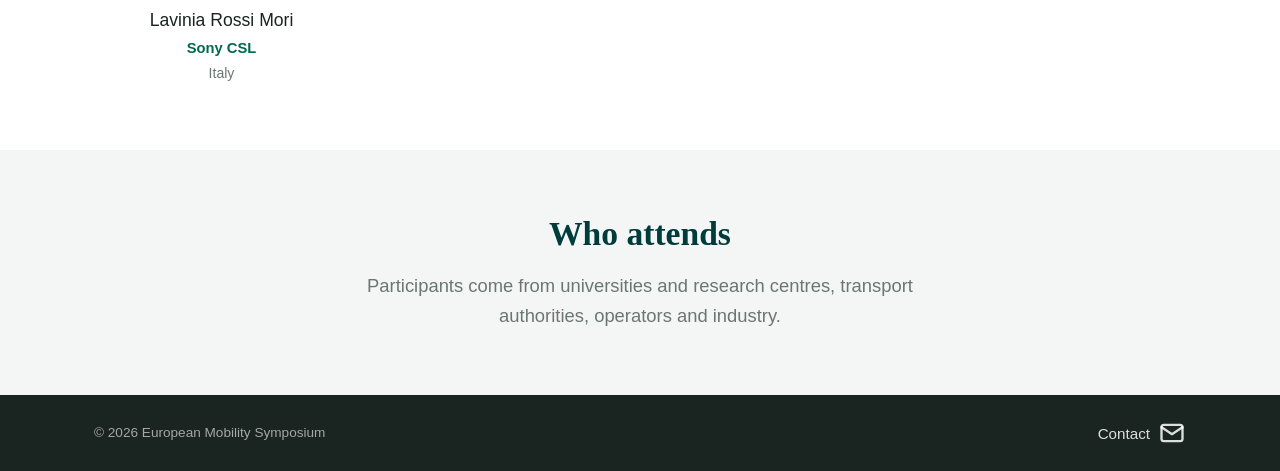
==== commit edb85c8e: "Remove template placeholder text from home, participants and past editions" ====
--- a/participants.html
+++ b/participants.html
@@ -34,7 +34,7 @@
   <main id="main">
     <section class="page-head">
       <div class="container">
-        <p class="eyebrow" style="color: var(--eu-gold);">Participants</p>
+        <p class="eyebrow">Participants</p>
         <h1>Participants</h1>
         <p>Researchers, practitioners, policymakers and industry partners. Confirmed participants are listed below.</p>
       </div>
@@ -153,7 +153,7 @@
     <section class="section section--tint">
       <div class="container text-center">
         <h2>Who attends</h2>
-        <p class="lead" style="margin: 0 auto;">Participants come from universities and research centres, transport authorities, operators and industry. Add a short factual description of the audience here.</p>
+        <p class="lead" style="margin: 0 auto;">Participants come from universities and research centres, transport authorities, operators and industry.</p>
       </div>
     </section>
   </main>
--- a/styles.css
+++ b/styles.css
@@ -104,7 +104,8 @@
   color: var(--green-highlight);
   margin-bottom: 0.5rem;
 }
-.section--green .eyebrow { color: var(--eu-gold); }
+.section--green .eyebrow,
+.page-head .eyebrow { color: var(--eu-gold); }
 
 /* --------------------------------------------------------------------------
    Buttons
@@ -127,20 +128,6 @@
   color: var(--ink);
 }
 .btn--primary:hover { background: #ffd633; color: var(--ink); }
-
-.btn--secondary {
-  background: transparent;
-  color: var(--white);
-  border-color: var(--eu-blue-bright);
-}
-.btn--secondary:hover { background: rgba(50, 102, 173, 0.2); color: var(--white); }
-
-.btn--outline {
-  background: transparent;
-  color: var(--green-deep);
-  border-color: var(--green-deep);
-}
-.btn--outline:hover { background: var(--green-deep); color: var(--white); }
 
 /* --------------------------------------------------------------------------
    Header / navigation
@@ -313,7 +300,6 @@
   display: grid;
   gap: 1.5rem;
 }
-.grid--2 { grid-template-columns: repeat(auto-fit, minmax(280px, 1fr)); }
 .grid--3 { grid-template-columns: repeat(auto-fit, minmax(240px, 1fr)); }
 
 .card {
@@ -325,18 +311,6 @@
   transition: transform var(--transition), box-shadow var(--transition);
 }
 .card:hover { transform: translateY(-3px); box-shadow: var(--shadow-lg); }
-.card__icon {
-  width: 48px;
-  height: 48px;
-  border-radius: 50%;
-  background: var(--green-tint);
-  color: var(--green-deep);
-  display: grid;
-  place-items: center;
-  font-size: 1.4rem;
-  font-weight: 700;
-  margin-bottom: 1rem;
-}
 .card__icon-img {
   display: block;
   width: 38px;
@@ -350,7 +324,7 @@
 /* --------------------------------------------------------------------------
    Program / schedule
    -------------------------------------------------------------------------- */
-.schedule { border-left: 3px solid var(--green-tint); margin-left: 0.5rem; }
+.schedule { border-left: 3px solid var(--green-tint); margin-left: 0.5rem; margin-bottom: 2.5rem; }
 .schedule__item {
   position: relative;
   padding: 0 0 2rem 2rem;
@@ -373,7 +347,6 @@
   font-size: 0.95rem;
 }
 .schedule__title { margin: 0.15rem 0 0.25rem; font-size: 1.15rem; }
-.schedule__meta { color: var(--slate); font-size: 0.9rem; margin: 0; }
 
 .schedule__item--break .schedule__title {
   display: inline-block;
@@ -387,25 +360,37 @@
 }
 .schedule__item--break::before { background: #E0A800; }
 
-.day-tabs {
-  display: flex;
-  flex-wrap: wrap;
-  gap: 0.5rem;
-  margin-bottom: 2rem;
-}
-.day-tab {
-  padding: 0.6rem 1.2rem;
-  border-radius: var(--radius);
-  background: var(--mist);
-  color: var(--green-deep);
+.day-heading {
+  margin: 0 0 1.5rem;
+  padding-bottom: 0.5rem;
+  border-bottom: 2px solid var(--green-tint);
+}
+.phase {
+  font-family: var(--font-serif);
+  font-size: 1.2rem;
   font-weight: 600;
-  border: 1px solid transparent;
-  cursor: pointer;
-}
-.day-tab.is-active {
-  background: var(--green-deep);
-  color: var(--white);
-}
+  color: var(--green-highlight);
+  margin: 0 0 1.25rem;
+}
+
+/* Programme "at a glance" cards */
+.glance-card h3 { margin-bottom: 0.15rem; }
+.glance-card__day {
+  text-transform: uppercase;
+  letter-spacing: 0.1em;
+  font-size: 0.72rem;
+  font-weight: 700;
+  color: var(--green-highlight);
+  margin: 0 0 0.35rem;
+}
+.glance-card__time { color: var(--slate); font-size: 0.9rem; margin: 0 0 0.85rem; }
+.glance-list { list-style: none; padding: 0; margin: 0; }
+.glance-list li {
+  padding: 0.35rem 0;
+  border-top: 1px solid rgba(0, 60, 60, 0.08);
+  font-size: 0.95rem;
+}
+.glance-list li:first-child { border-top: 0; padding-top: 0; }
 
 /* --------------------------------------------------------------------------
    Speakers / attendees
@@ -431,35 +416,8 @@
 .person__org { color: var(--slate); font-size: 0.88rem; margin: 0; }
 
 /* --------------------------------------------------------------------------
-   Stats
-   -------------------------------------------------------------------------- */
-.stats {
-  display: grid;
-  grid-template-columns: repeat(auto-fit, minmax(160px, 1fr));
-  gap: 1.5rem;
-  text-align: center;
-}
-.stat__num {
-  font-family: var(--font-serif);
-  font-size: 2.6rem;
-  font-weight: 700;
-  color: var(--eu-gold);
-  line-height: 1;
-}
-.section:not(.section--green) .stat__num { color: var(--green-highlight); }
-.stat__label { color: inherit; font-size: 0.95rem; margin: 0.35rem 0 0; opacity: 0.9; }
-
-/* --------------------------------------------------------------------------
    Venue
    -------------------------------------------------------------------------- */
-.split {
-  display: grid;
-  grid-template-columns: 1fr 1fr;
-  gap: 2.5rem;
-  align-items: center;
-}
-@media (max-width: 820px) { .split { grid-template-columns: 1fr; } }
-
 .info-list { list-style: none; padding: 0; margin: 0; }
 .info-list li {
   padding: 0.75rem 0;
@@ -469,14 +427,6 @@
 }
 .info-list li:last-child { border-bottom: 0; }
 .info-list strong { color: var(--green-deep); min-width: 120px; display: inline-block; }
-
-.map-embed {
-  width: 100%;
-  aspect-ratio: 4 / 3;
-  border: 0;
-  border-radius: var(--radius-lg);
-  box-shadow: var(--shadow);
-}
 
 /* Interactive venue map (Leaflet + OpenStreetMap) */
 #venue-map {
@@ -583,17 +533,7 @@
   gap: 2.5rem;
   margin-top: 2rem;
 }
-.logo-placeholder {
-  width: 180px;
-  height: 90px;
-  border: 1px dashed rgba(0, 60, 60, 0.3);
-  border-radius: var(--radius);
-  display: grid;
-  place-items: center;
-  color: var(--slate);
-  font-size: 0.85rem;
-  background: var(--white);
-}
+.logo-row img { max-height: 90px; width: auto; }
 
 /* --------------------------------------------------------------------------
    Footer
